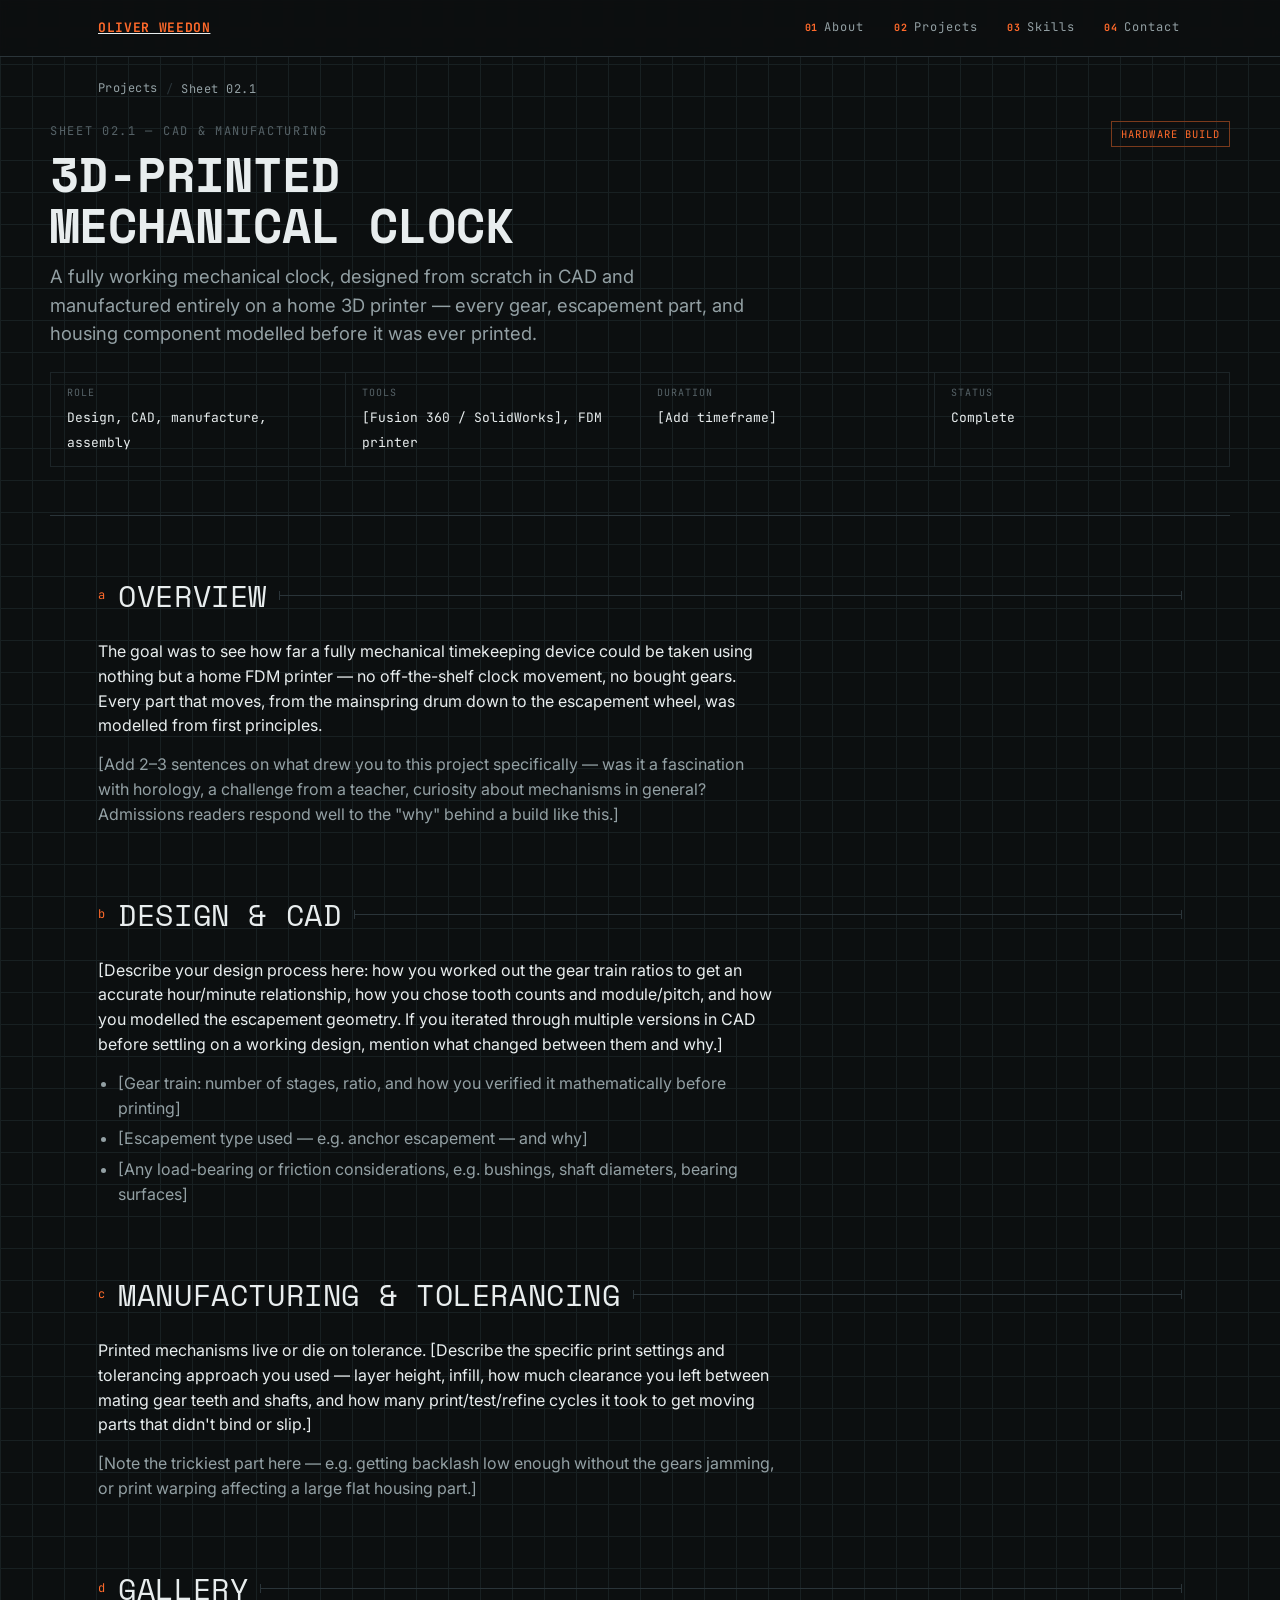
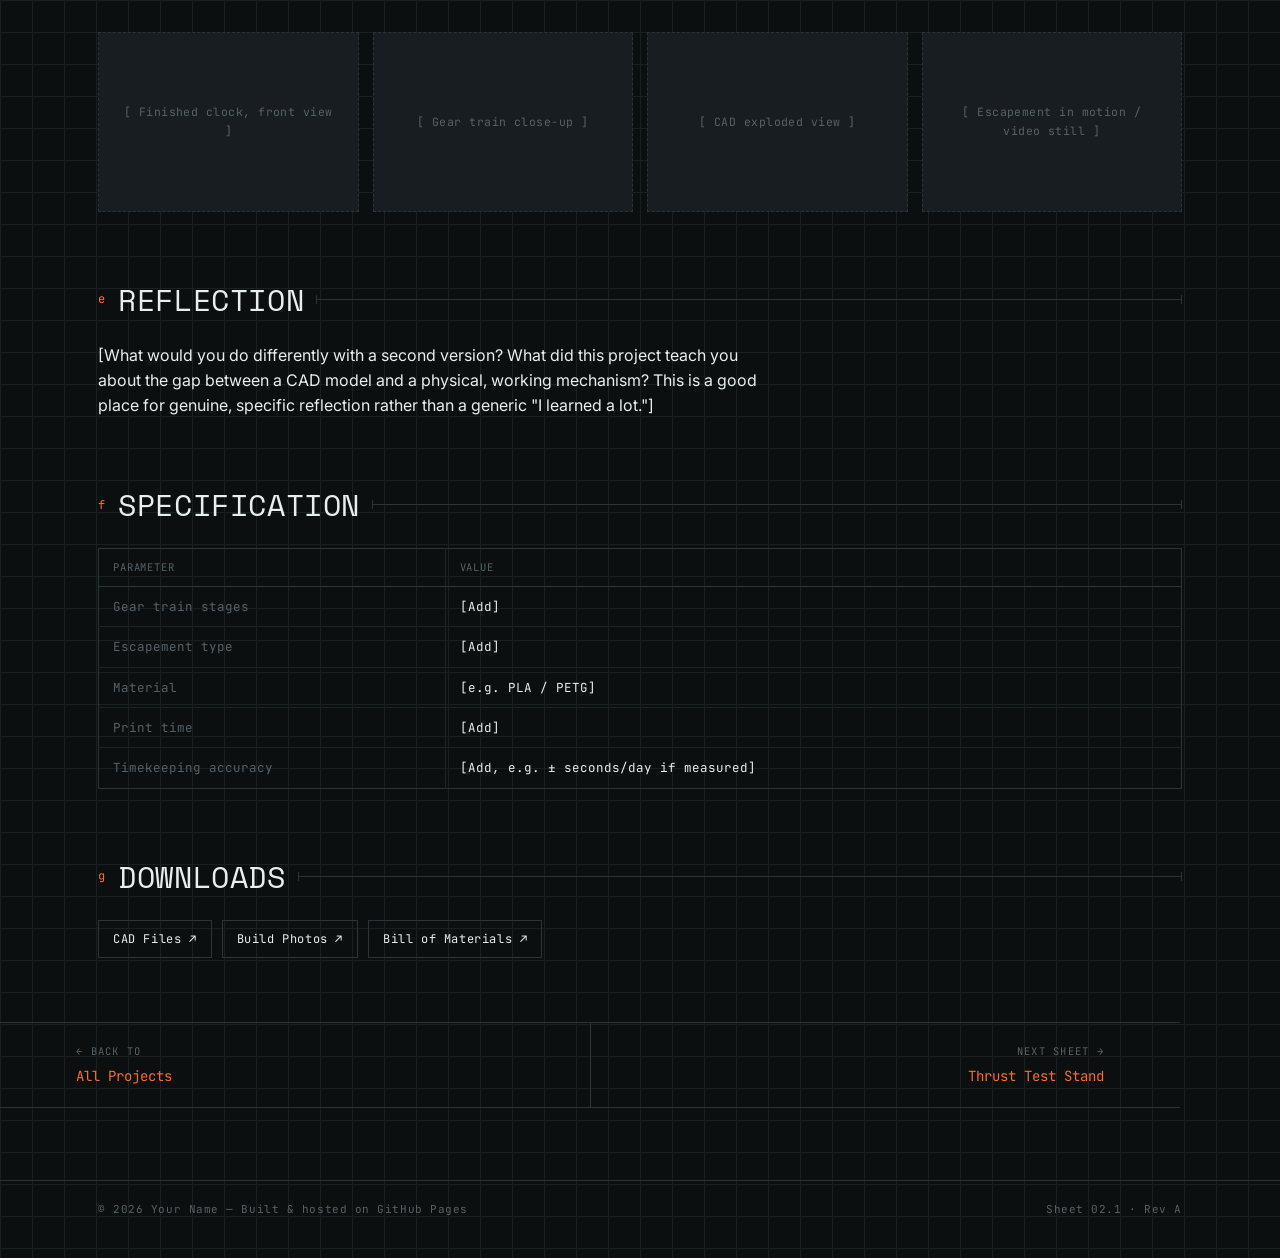
==== project-clock.html @ 2a148dfb "Add files via upload" ====
<!DOCTYPE html>
<html lang="en">
<head>
<meta charset="UTF-8">
<meta name="viewport" content="width=device-width, initial-scale=1.0">
<title>3D-Printed Mechanical Clock — Oliver Weedon</title>
<meta name="description" content="A fully working mechanical clock designed from scratch in CAD and manufactured entirely on a home 3D printer.">
<link rel="preconnect" href="https://fonts.googleapis.com">
<link href="https://fonts.googleapis.com/css2?family=Space+Mono:wght@400;700&family=JetBrains+Mono:wght@400;500&family=Inter:wght@400;500;600&display=swap" rel="stylesheet">
<link rel="stylesheet" href="style.css">
</head>
<body>

<nav class="ruler-nav">
  <div class="wrap">
    <a href="index.html#top" class="ruler-mark"><span>OLIVER WEEDON</span></a>
    <ul class="ruler-links">
      <li><a href="index.html#about"><small>01</small><span class="label">About</span></a></li>
      <li><a href="index.html#projects"><small>02</small><span class="label">Projects</span></a></li>
      <li><a href="index.html#skills"><small>03</small><span class="label">Skills</span></a></li>
      <li><a href="index.html#contact"><small>04</small><span class="label">Contact</span></a></li>
    </ul>
  </div>
</nav>

<main>
  <div class="wrap">
    <nav class="crumb" aria-label="Breadcrumb">
      <a href="index.html#projects">Projects</a><span class="sep">/</span><span class="current">Sheet 02.1</span>
    </nav>
  </div>

  <header class="wrap page-hero">
    <div class="page-hero-top">
      <div>
        <span class="eyebrow">Sheet 02.1 — CAD &amp; Manufacturing</span>
        <h1>3D-Printed Mechanical Clock</h1>
        <p class="tagline">A fully working mechanical clock, designed from scratch in CAD and manufactured entirely on a home 3D printer — every gear, escapement part, and housing component modelled before it was ever printed.</p>
      </div>
      <span class="sheet-tag build">Hardware Build</span>
    </div>
    <div class="page-meta-row">
      <div class="cell"><span class="k">Role</span><span class="v">Design, CAD, manufacture, assembly</span></div>
      <div class="cell"><span class="k">Tools</span><span class="v">[Fusion 360 / SolidWorks], FDM printer</span></div>
      <div class="cell"><span class="k">Duration</span><span class="v">[Add timeframe]</span></div>
      <div class="cell"><span class="k">Status</span><span class="v">Complete</span></div>
    </div>
  </header>

  <section class="wrap detail-section">
    <div class="dim-divider"><span class="num">a</span><span class="label">Overview</span><span class="line"></span></div>
    <div class="prose">
      <p>The goal was to see how far a fully mechanical timekeeping device could be taken using nothing but a home FDM printer — no off-the-shelf clock movement, no bought gears. Every part that moves, from the mainspring drum down to the escapement wheel, was modelled from first principles.</p>
      <p>[Add 2–3 sentences on what drew you to this project specifically — was it a fascination with horology, a challenge from a teacher, curiosity about mechanisms in general? Admissions readers respond well to the "why" behind a build like this.]</p>
    </div>
  </section>

  <section class="wrap detail-section">
    <div class="dim-divider"><span class="num">b</span><span class="label">Design &amp; CAD</span><span class="line"></span></div>
    <div class="prose">
      <p>[Describe your design process here: how you worked out the gear train ratios to get an accurate hour/minute relationship, how you chose tooth counts and module/pitch, and how you modelled the escapement geometry. If you iterated through multiple versions in CAD before settling on a working design, mention what changed between them and why.]</p>
      <ul>
        <li>[Gear train: number of stages, ratio, and how you verified it mathematically before printing]</li>
        <li>[Escapement type used — e.g. anchor escapement — and why]</li>
        <li>[Any load-bearing or friction considerations, e.g. bushings, shaft diameters, bearing surfaces]</li>
      </ul>
    </div>
  </section>

  <section class="wrap detail-section">
    <div class="dim-divider"><span class="num">c</span><span class="label">Manufacturing &amp; Tolerancing</span><span class="line"></span></div>
    <div class="prose">
      <p>Printed mechanisms live or die on tolerance. [Describe the specific print settings and tolerancing approach you used — layer height, infill, how much clearance you left between mating gear teeth and shafts, and how many print/test/refine cycles it took to get moving parts that didn't bind or slip.]</p>
      <p>[Note the trickiest part here — e.g. getting backlash low enough without the gears jamming, or print warping affecting a large flat housing part.]</p>
    </div>
  </section>

  <section class="wrap detail-section">
    <div class="dim-divider"><span class="num">d</span><span class="label">Gallery</span><span class="line"></span></div>
    <div class="gallery-grid">
      <div class="figure-placeholder"><span class="txt">[ Finished clock, front view ]</span></div>
      <div class="figure-placeholder"><span class="txt">[ Gear train close-up ]</span></div>
      <div class="figure-placeholder"><span class="txt">[ CAD exploded view ]</span></div>
      <div class="figure-placeholder"><span class="txt">[ Escapement in motion / video still ]</span></div>
    </div>
  </section>

  <section class="wrap detail-section">
    <div class="dim-divider"><span class="num">e</span><span class="label">Reflection</span><span class="line"></span></div>
    <div class="prose">
      <p>[What would you do differently with a second version? What did this project teach you about the gap between a CAD model and a physical, working mechanism? This is a good place for genuine, specific reflection rather than a generic "I learned a lot."]</p>
    </div>
  </section>

  <section class="wrap detail-section">
    <div class="dim-divider"><span class="num">f</span><span class="label">Specification</span><span class="line"></span></div>
    <table class="specs-table">
      <thead><tr><th>Parameter</th><th>Value</th></tr></thead>
      <tbody>
        <tr><td class="k">Gear train stages</td><td>[Add]</td></tr>
        <tr><td class="k">Escapement type</td><td>[Add]</td></tr>
        <tr><td class="k">Material</td><td>[e.g. PLA / PETG]</td></tr>
        <tr><td class="k">Print time</td><td>[Add]</td></tr>
        <tr><td class="k">Timekeeping accuracy</td><td>[Add, e.g. ± seconds/day if measured]</td></tr>
      </tbody>
    </table>
  </section>

  <section class="wrap detail-section">
    <div class="dim-divider"><span class="num">g</span><span class="label">Downloads</span><span class="line"></span></div>
    <div class="downloads-row">
      <a href="#">CAD Files ↗</a>
      <a href="#">Build Photos ↗</a>
      <a href="#">Bill of Materials ↗</a>
    </div>
  </section>

  <nav class="wrap project-pager" aria-label="Project navigation">
    <a href="index.html#projects" class="prev">
      <span class="dir">← Back to</span>
      <span class="title">All Projects</span>
    </a>
    <a href="project-thrust-stand.html" class="next">
      <span class="dir">Next sheet →</span>
      <span class="title">Thrust Test Stand</span>
    </a>
  </nav>
</main>

<footer>
  <div class="wrap">
    <span>© 2026 Your Name — Built &amp; hosted on GitHub Pages</span>
    <span>Sheet 02.1 · Rev A</span>
  </div>
</footer>

<script src="script.js"></script>
</body>
</html>
---- style.css ----
/* ==========================================================================
   TOKENS
   ========================================================================== */
:root {
  --bg:        #0c0f10;
  --bg-panel:  #12171a;
  --bg-raised: #171d20;
  --line:      #2a3439;
  --line-dim:  #1c2427;
  --grid:      #182022;

  --ink:       #e8edee;
  --ink-dim:   #93a0a4;
  --ink-faint: #566267;

  --orange:    #ff6a2b;   /* mechanical / hardware accent */
  --orange-dim:#7a3a1c;
  --cyan:      #57d9c4;   /* data / code accent */
  --cyan-dim:  #2c6b60;

  --font-display: 'Space Mono', 'JetBrains Mono', monospace;
  --font-body:    'Inter', -apple-system, BlinkMacSystemFont, sans-serif;
  --font-mono:    'JetBrains Mono', 'Space Mono', monospace;

  --sheet-margin: clamp(16px, 4vw, 48px);
}

* { box-sizing: border-box; }
html { scroll-behavior: smooth; }

@media (prefers-reduced-motion: reduce) {
  html { scroll-behavior: auto; }
  * { animation-duration: 0.001ms !important; animation-iteration-count: 1 !important; transition-duration: 0.001ms !important; }
}

body {
  margin: 0;
  background:
    linear-gradient(var(--grid) 1px, transparent 1px) 0 0 / 100% 32px,
    linear-gradient(90deg, var(--grid) 1px, transparent 1px) 0 0 / 32px 100%,
    var(--bg);
  color: var(--ink);
  font-family: var(--font-body);
  font-size: 16px;
  line-height: 1.55;
  -webkit-font-smoothing: antialiased;
}

a { color: inherit; }

::selection { background: var(--orange); color: #0c0f10; }

:focus-visible {
  outline: 2px solid var(--orange);
  outline-offset: 3px;
}

.wrap {
  max-width: 1180px;
  margin: 0 auto;
  padding: 0 var(--sheet-margin);
}

.eyebrow {
  font-family: var(--font-mono);
  font-size: 12px;
  letter-spacing: 0.14em;
  text-transform: uppercase;
  color: var(--ink-faint);
}

/* ==========================================================================
   RULER NAV
   ========================================================================== */
.ruler-nav {
  position: sticky;
  top: 0;
  z-index: 50;
  background: rgba(12, 15, 16, 0.92);
  backdrop-filter: blur(6px);
  border-bottom: 1px solid var(--line);
}

.ruler-nav .wrap {
  display: flex;
  align-items: center;
  justify-content: space-between;
  height: 56px;
}

.ruler-mark {
  font-family: var(--font-mono);
  font-size: 13px;
  letter-spacing: 0.05em;
  color: var(--ink);
  font-weight: 700;
}
.ruler-mark span { color: var(--orange); }

.ruler-links {
  display: flex;
  gap: clamp(10px, 2vw, 28px);
  list-style: none;
  margin: 0;
  padding: 0;
}

.ruler-links a {
  font-family: var(--font-mono);
  font-size: 12px;
  letter-spacing: 0.08em;
  text-decoration: none;
  color: var(--ink-dim);
  display: flex;
  gap: 6px;
  align-items: baseline;
  padding: 4px 2px;
  border-bottom: 1px solid transparent;
  transition: color 0.15s ease, border-color 0.15s ease;
}
.ruler-links a:hover,
.ruler-links a:focus-visible { color: var(--ink); border-color: var(--orange); }
.ruler-links a small { color: var(--orange); font-weight: 700; }

@media (max-width: 640px) {
  .ruler-links span.label { display: none; }
}

/* ==========================================================================
   HERO — TITLE BLOCK
   ========================================================================== */
.hero {
  padding: clamp(28px, 6vw, 64px) 0 clamp(24px, 5vw, 48px);
}

.title-block {
  border: 1px solid var(--line);
  background: var(--bg-panel);
  position: relative;
}

.title-block::before {
  content: "";
  position: absolute;
  inset: 6px;
  border: 1px solid var(--line-dim);
  pointer-events: none;
}

.tb-top {
  display: flex;
  justify-content: space-between;
  align-items: flex-start;
  gap: 24px;
  padding: clamp(20px, 4vw, 40px) clamp(20px, 4vw, 40px) 8px;
}

.tb-name {
  font-family: var(--font-display);
  font-weight: 700;
  font-size: clamp(2.1rem, 6vw, 4.2rem);
  line-height: 1.02;
  letter-spacing: -0.01em;
  text-transform: uppercase;
  margin: 6px 0 14px;
}
.tb-name .accent { color: var(--orange); }

.tb-tagline {
  font-size: clamp(1rem, 1.6vw, 1.15rem);
  color: var(--ink-dim);
  max-width: 46ch;
  margin: 0 0 4px;
}

.tb-status {
  font-family: var(--font-mono);
  font-size: 11px;
  letter-spacing: 0.1em;
  color: var(--cyan);
  border: 1px solid var(--cyan-dim);
  padding: 4px 10px;
  white-space: nowrap;
  text-transform: uppercase;
}

.tb-fields {
  display: grid;
  grid-template-columns: repeat(auto-fit, minmax(120px, 1fr));
  border-top: 1px solid var(--line);
}

.tb-field {
  padding: 12px clamp(20px, 4vw, 40px);
  border-right: 1px solid var(--line);
  border-top: 1px solid var(--line);
}
.tb-field:nth-last-child(-n+1) { border-right: none; }

.tb-field .k {
  display: block;
  font-family: var(--font-mono);
  font-size: 10px;
  letter-spacing: 0.12em;
  color: var(--ink-faint);
  text-transform: uppercase;
  margin-bottom: 4px;
}
.tb-field .v {
  font-family: var(--font-mono);
  font-size: 13px;
  color: var(--ink);
}

.hero-links {
  display: flex;
  gap: 12px;
  flex-wrap: wrap;
  margin-top: 18px;
}

.btn {
  font-family: var(--font-mono);
  font-size: 12px;
  letter-spacing: 0.08em;
  text-transform: uppercase;
  text-decoration: none;
  padding: 10px 16px;
  border: 1px solid var(--line);
  color: var(--ink);
  display: inline-flex;
  align-items: center;
  gap: 8px;
  transition: border-color 0.15s ease, color 0.15s ease, background 0.15s ease;
}
.btn:hover, .btn:focus-visible { border-color: var(--orange); color: var(--orange); }
.btn.primary { background: var(--orange); color: #0c0f10; border-color: var(--orange); font-weight: 700; }
.btn.primary:hover, .btn.primary:focus-visible { background: transparent; color: var(--orange); }

/* ==========================================================================
   DIMENSION-LINE SECTION DIVIDER
   ========================================================================== */
.dim-divider {
  display: flex;
  align-items: center;
  gap: 12px;
  margin: 0 0 clamp(24px, 4vw, 40px);
}
.dim-divider .num {
  font-family: var(--font-mono);
  font-size: 12px;
  color: var(--orange);
  letter-spacing: 0.1em;
}
.dim-divider .label {
  font-family: var(--font-display);
  font-size: clamp(1.3rem, 3vw, 1.9rem);
  text-transform: uppercase;
  letter-spacing: 0.02em;
  white-space: nowrap;
}
.dim-divider .line {
  flex: 1;
  height: 1px;
  background: var(--line);
  position: relative;
}
.dim-divider .line::before,
.dim-divider .line::after {
  content: "";
  position: absolute;
  top: -4px;
  width: 1px;
  height: 9px;
  background: var(--line);
}
.dim-divider .line::before { left: 0; }
.dim-divider .line::after { right: 0; }

section { padding: clamp(40px, 7vw, 88px) 0; }
section#about { padding-top: clamp(20px, 4vw, 40px); }

/* ==========================================================================
   ABOUT
   ========================================================================== */
.about-grid {
  display: grid;
  grid-template-columns: 1.4fr 1fr;
  gap: clamp(24px, 5vw, 56px);
  align-items: start;
}
@media (max-width: 760px) { .about-grid { grid-template-columns: 1fr; } }

.about-text p { color: var(--ink-dim); margin: 0 0 14px; max-width: 62ch; }
.about-text p:first-child { color: var(--ink); font-size: 1.05rem; }

.spec-list {
  border: 1px solid var(--line);
  background: var(--bg-panel);
}
.spec-list .row {
  display: flex;
  justify-content: space-between;
  gap: 12px;
  padding: 12px 16px;
  border-bottom: 1px solid var(--line-dim);
  font-family: var(--font-mono);
  font-size: 12.5px;
}
.spec-list .row:last-child { border-bottom: none; }
.spec-list .row .k { color: var(--ink-faint); letter-spacing: 0.04em; }
.spec-list .row .v { color: var(--ink); text-align: right; }

/* ==========================================================================
   PROJECT DATA SHEETS
   ========================================================================== */
.projects-list {
  display: flex;
  flex-direction: column;
  gap: clamp(20px, 3vw, 28px);
}

.sheet {
  border: 1px solid var(--line);
  background: var(--bg-panel);
  position: relative;
  overflow: hidden;
}

.sheet-corner {
  position: absolute;
  top: 0; right: 0;
  width: 0; height: 0;
  border-style: solid;
  border-width: 0 26px 26px 0;
  border-color: transparent var(--line-dim) transparent transparent;
  transition: border-color 0.2s ease;
}
.sheet:hover .sheet-corner,
.sheet:focus-within .sheet-corner { border-color: transparent var(--orange) transparent transparent; }

.sheet-head {
  display: flex;
  justify-content: space-between;
  align-items: flex-start;
  gap: 20px;
  padding: 22px 24px 16px;
  border-bottom: 1px solid var(--line);
  flex-wrap: wrap;
}

.sheet-head h3 {
  font-family: var(--font-display);
  text-transform: uppercase;
  font-size: clamp(1.15rem, 2.4vw, 1.5rem);
  margin: 0 0 6px;
  letter-spacing: 0.01em;
}

.sheet-tag {
  font-family: var(--font-mono);
  font-size: 10.5px;
  letter-spacing: 0.1em;
  text-transform: uppercase;
  padding: 4px 9px;
  border: 1px solid;
  white-space: nowrap;
  height: fit-content;
}
.sheet-tag.build   { color: var(--orange); border-color: var(--orange-dim); }
.sheet-tag.code    { color: var(--cyan); border-color: var(--cyan-dim); }
.sheet-tag.wip     { color: var(--ink-dim); border-color: var(--line); }

.sheet-body {
  padding: 20px 24px 24px;
  display: grid;
  grid-template-columns: 1fr;
  gap: 18px;
}

.sheet-body p { margin: 0; color: var(--ink-dim); max-width: 68ch; }
.sheet-body p strong { color: var(--ink); font-weight: 600; }

.sheet-meta {
  display: flex;
  flex-wrap: wrap;
  gap: 8px 22px;
  font-family: var(--font-mono);
  font-size: 11.5px;
  color: var(--ink-faint);
  letter-spacing: 0.03em;
}
.sheet-meta b { color: var(--ink-dim); font-weight: 400; }

.chip-row { display: flex; flex-wrap: wrap; gap: 8px; }
.chip {
  font-family: var(--font-mono);
  font-size: 11px;
  letter-spacing: 0.04em;
  color: var(--ink-dim);
  border: 1px solid var(--line);
  padding: 4px 9px;
}

.figure-placeholder {
  border: 1px dashed var(--line);
  background: var(--bg-raised);
  min-height: 160px;
  display: flex;
  align-items: center;
  justify-content: center;
  text-align: center;
  padding: 18px;
}
.figure-placeholder .txt {
  font-family: var(--font-mono);
  font-size: 11.5px;
  color: var(--ink-faint);
  letter-spacing: 0.04em;
  line-height: 1.6;
}

.sheet-links { display: flex; gap: 10px; flex-wrap: wrap; margin-top: 4px; }
.sheet-links a {
  font-family: var(--font-mono);
  font-size: 11.5px;
  letter-spacing: 0.05em;
  text-decoration: none;
  color: var(--ink);
  border-bottom: 1px solid var(--orange);
  padding-bottom: 1px;
}
.sheet-links a:hover, .sheet-links a:focus-visible { color: var(--orange); }

/* ==========================================================================
   MISC PROJECTS
   ========================================================================== */
.misc-grid {
  display: grid;
  grid-template-columns: repeat(auto-fill, minmax(230px, 1fr));
  gap: 14px;
}
.misc-card {
  border: 1px solid var(--line);
  background: var(--bg-panel);
  padding: 16px 18px;
  transition: border-color 0.15s ease;
}
.misc-card:hover, .misc-card:focus-within { border-color: var(--cyan-dim); }
.misc-card h4 {
  font-family: var(--font-mono);
  font-size: 13px;
  letter-spacing: 0.03em;
  margin: 0 0 8px;
  color: var(--ink);
}
.misc-card p {
  font-size: 13px;
  color: var(--ink-dim);
  margin: 0;
}

/* ==========================================================================
   SKILLS — BILL OF MATERIALS TABLE
   ========================================================================== */
.bom {
  width: 100%;
  border-collapse: collapse;
  border: 1px solid var(--line);
  font-family: var(--font-mono);
  font-size: 12.5px;
}
.bom caption {
  text-align: left;
  font-family: var(--font-mono);
  font-size: 10.5px;
  letter-spacing: 0.1em;
  color: var(--ink-faint);
  text-transform: uppercase;
  padding-bottom: 8px;
}
.bom th, .bom td {
  text-align: left;
  padding: 10px 14px;
  border-bottom: 1px solid var(--line-dim);
  border-right: 1px solid var(--line-dim);
}
.bom th:last-child, .bom td:last-child { border-right: none; }
.bom thead th {
  color: var(--ink-faint);
  letter-spacing: 0.08em;
  text-transform: uppercase;
  font-size: 10.5px;
  font-weight: 400;
  border-bottom: 1px solid var(--line);
}
.bom tbody tr:last-child td { border-bottom: none; }
.bom td.no { color: var(--ink-faint); }
.bom td.cat-build { color: var(--orange); }
.bom td.cat-code { color: var(--cyan); }
.bom-wrap { overflow-x: auto; border: 1px solid var(--line); }
.bom-wrap .bom { border: none; }

/* ==========================================================================
   CONTACT — SIGNATURE BLOCK
   ========================================================================== */
.signoff {
  border: 1px solid var(--line);
  background: var(--bg-panel);
  padding: clamp(24px, 5vw, 44px);
  display: grid;
  grid-template-columns: 1.2fr 1fr;
  gap: 32px;
}
@media (max-width: 700px) { .signoff { grid-template-columns: 1fr; } }

.signoff h3 {
  font-family: var(--font-display);
  text-transform: uppercase;
  font-size: clamp(1.3rem, 3vw, 1.8rem);
  margin: 0 0 10px;
}
.signoff p { color: var(--ink-dim); max-width: 50ch; margin: 0 0 18px; }

.signoff-fields { border-top: 1px solid var(--line); }
.signoff-fields .row {
  display: flex;
  justify-content: space-between;
  padding: 14px 0;
  border-bottom: 1px solid var(--line-dim);
  font-family: var(--font-mono);
  font-size: 12.5px;
}
.signoff-fields .row a { text-decoration: none; color: var(--ink); }
.signoff-fields .row a:hover, .signoff-fields .row a:focus-visible { color: var(--orange); }
.signoff-fields .row .k { color: var(--ink-faint); letter-spacing: 0.06em; }

footer {
  border-top: 1px solid var(--line);
  padding: 20px 0 40px;
}
footer .wrap {
  display: flex;
  justify-content: space-between;
  flex-wrap: wrap;
  gap: 10px;
  font-family: var(--font-mono);
  font-size: 11px;
  color: var(--ink-faint);
  letter-spacing: 0.05em;
}

/* ==========================================================================
   PROJECT DETAIL PAGES
   ========================================================================== */
.crumb {
  display: flex;
  align-items: center;
  gap: 8px;
  font-family: var(--font-mono);
  font-size: 12px;
  letter-spacing: 0.04em;
  color: var(--ink-faint);
  padding: 22px 0 0;
}
.crumb a {
  text-decoration: none;
  color: var(--ink-dim);
  border-bottom: 1px solid transparent;
  transition: color 0.15s ease, border-color 0.15s ease;
}
.crumb a:hover, .crumb a:focus-visible { color: var(--orange); border-color: var(--orange); }
.crumb .sep { color: var(--line); }
.crumb .current { color: var(--ink-dim); }

.page-hero {
  padding: 18px 0 clamp(28px, 5vw, 48px);
  border-bottom: 1px solid var(--line);
  margin-bottom: clamp(32px, 6vw, 56px);
}
.page-hero-top {
  display: flex;
  justify-content: space-between;
  align-items: flex-start;
  gap: 20px;
  flex-wrap: wrap;
}
.page-hero h1 {
  font-family: var(--font-display);
  text-transform: uppercase;
  font-size: clamp(1.8rem, 5vw, 3rem);
  line-height: 1.05;
  margin: 8px 0 12px;
  max-width: 20ch;
}
.page-hero .tagline {
  color: var(--ink-dim);
  font-size: clamp(1rem, 1.6vw, 1.15rem);
  max-width: 58ch;
  margin: 0;
}
.page-hero .sheet-tag { margin-top: 4px; }

.page-meta-row {
  display: grid;
  grid-template-columns: repeat(auto-fit, minmax(140px, 1fr));
  gap: 0;
  margin-top: 24px;
  border-top: 1px solid var(--line-dim);
  border-left: 1px solid var(--line-dim);
}
.page-meta-row .cell {
  padding: 12px 16px;
  border-right: 1px solid var(--line-dim);
  border-bottom: 1px solid var(--line-dim);
}
.page-meta-row .cell .k {
  display: block;
  font-family: var(--font-mono);
  font-size: 10px;
  letter-spacing: 0.1em;
  text-transform: uppercase;
  color: var(--ink-faint);
  margin-bottom: 4px;
}
.page-meta-row .cell .v {
  font-family: var(--font-mono);
  font-size: 13px;
  color: var(--ink);
}

.detail-section { margin-bottom: clamp(36px, 6vw, 64px); }
.detail-section .dim-divider { margin-bottom: 20px; }
.detail-section .prose { max-width: 68ch; }
.detail-section .prose p { color: var(--ink-dim); margin: 0 0 14px; }
.detail-section .prose p:first-child { color: var(--ink); }
.detail-section .prose ul { color: var(--ink-dim); padding-left: 20px; margin: 0 0 14px; }
.detail-section .prose li { margin-bottom: 6px; }

.gallery-grid {
  display: grid;
  grid-template-columns: repeat(auto-fit, minmax(220px, 1fr));
  gap: 14px;
}
.gallery-grid .figure-placeholder { min-height: 180px; margin: 0; }
.gallery-grid .figure-placeholder img { width: 100%; height: 100%; object-fit: cover; display: block; }

.specs-table {
  width: 100%;
  border-collapse: collapse;
  border: 1px solid var(--line);
  font-family: var(--font-mono);
  font-size: 12.5px;
}
.specs-table th, .specs-table td {
  text-align: left;
  padding: 10px 14px;
  border-bottom: 1px solid var(--line-dim);
  border-right: 1px solid var(--line-dim);
}
.specs-table th:last-child, .specs-table td:last-child { border-right: none; }
.specs-table thead th {
  color: var(--ink-faint);
  letter-spacing: 0.08em;
  text-transform: uppercase;
  font-size: 10.5px;
  font-weight: 400;
  border-bottom: 1px solid var(--line);
}
.specs-table tbody tr:last-child td { border-bottom: none; }
.specs-table td.k { color: var(--ink-faint); width: 32%; }

.downloads-row { display: flex; gap: 10px; flex-wrap: wrap; }
.downloads-row a {
  font-family: var(--font-mono);
  font-size: 12px;
  letter-spacing: 0.05em;
  text-decoration: none;
  color: var(--ink);
  border: 1px solid var(--line);
  padding: 9px 14px;
  transition: border-color 0.15s ease, color 0.15s ease;
}
.downloads-row a:hover, .downloads-row a:focus-visible { border-color: var(--orange); color: var(--orange); }

.project-pager {
  display: grid;
  grid-template-columns: 1fr 1fr;
  border-top: 1px solid var(--line);
  border-bottom: 1px solid var(--line);
  margin: clamp(20px, 4vw, 36px) 0 clamp(40px, 7vw, 72px);
}
.project-pager a {
  padding: 20px clamp(16px, 3vw, 28px);
  text-decoration: none;
  color: var(--ink);
  display: flex;
  flex-direction: column;
  gap: 6px;
  transition: background 0.15s ease;
}
.project-pager a:hover, .project-pager a:focus-visible { background: var(--bg-panel); }
.project-pager a.next { text-align: right; align-items: flex-end; border-left: 1px solid var(--line); }
.project-pager .dir {
  font-family: var(--font-mono);
  font-size: 10.5px;
  letter-spacing: 0.12em;
  text-transform: uppercase;
  color: var(--ink-faint);
}
.project-pager .title { font-family: var(--font-mono); font-size: 14px; color: var(--orange); }

@media (max-width: 600px) {
  .project-pager { grid-template-columns: 1fr; }
  .project-pager a.next { border-left: none; border-top: 1px solid var(--line); align-items: flex-start; text-align: left; }
}

/* ==========================================================================
   REVEAL ANIMATION
   ========================================================================== */
.reveal {
  opacity: 0;
  transform: translateY(14px);
  transition: opacity 0.5s ease, transform 0.5s ease;
}
.reveal.in { opacity: 1; transform: translateY(0); }
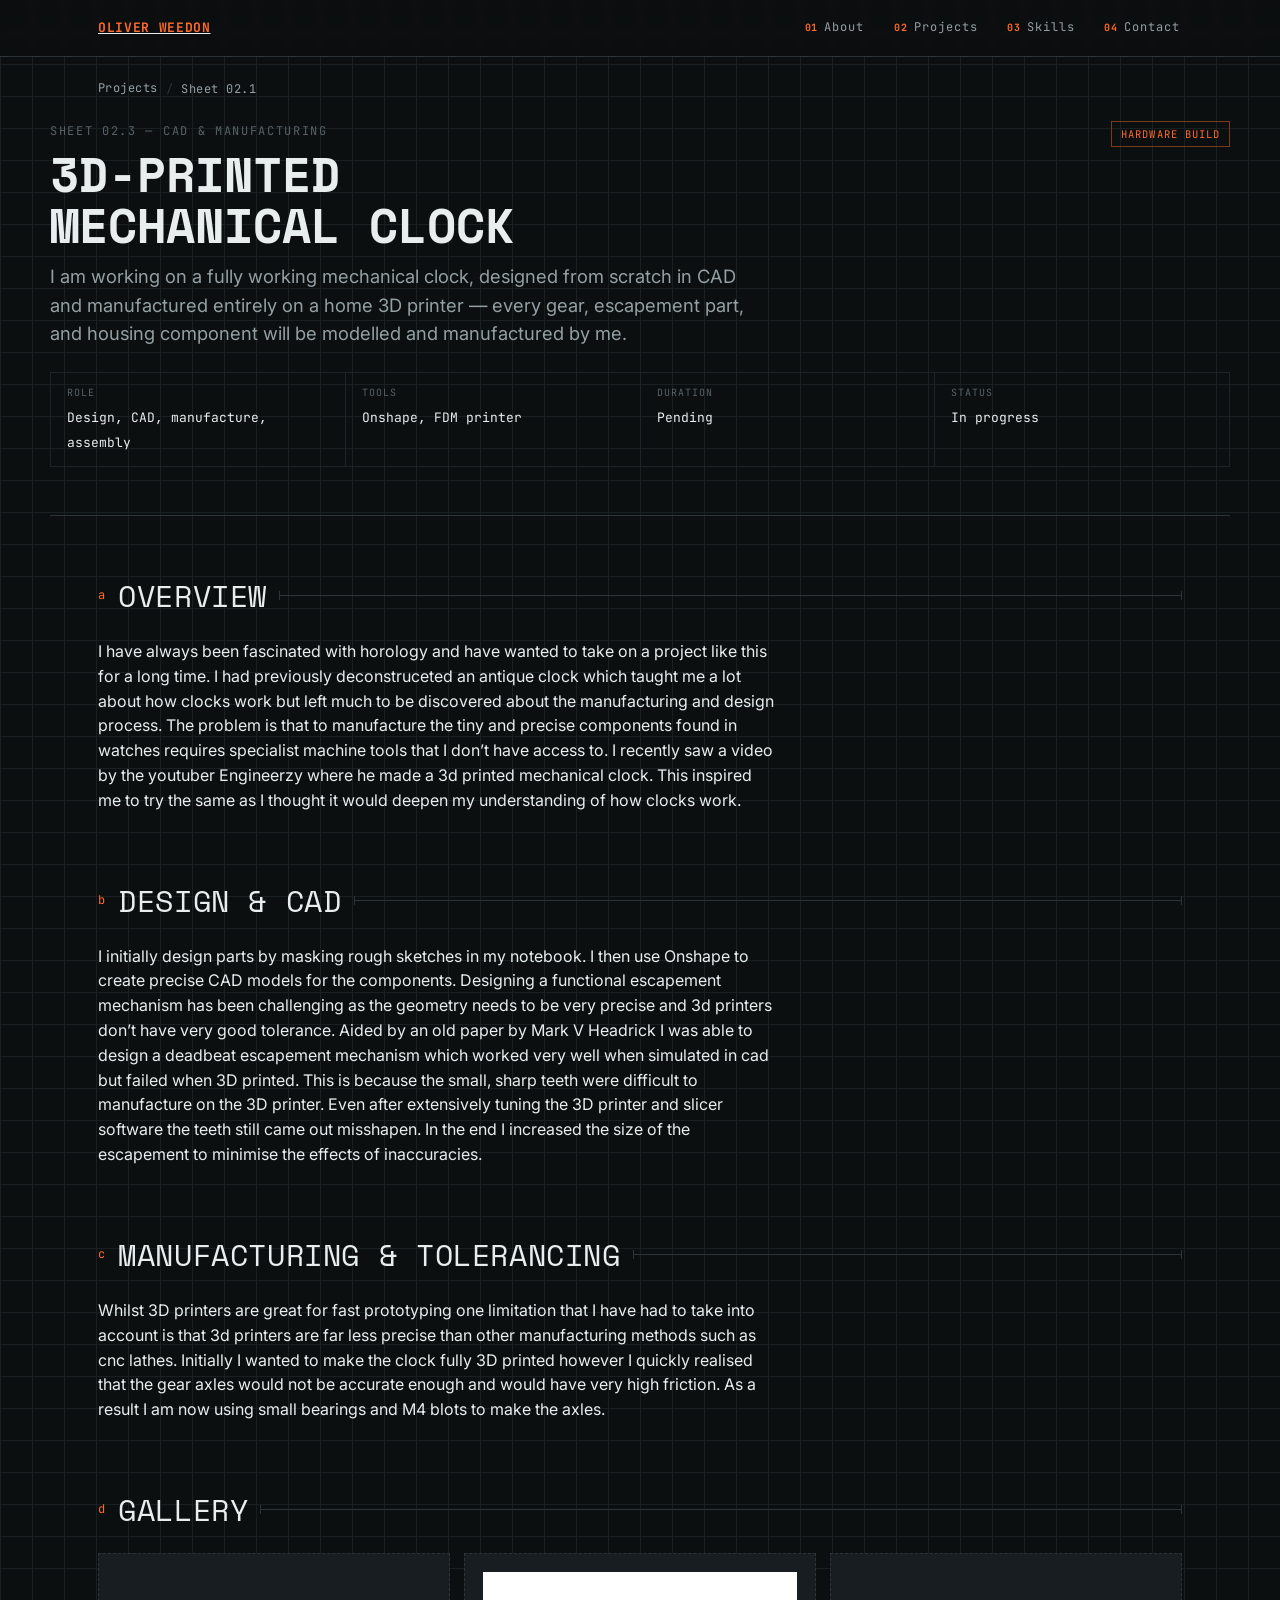
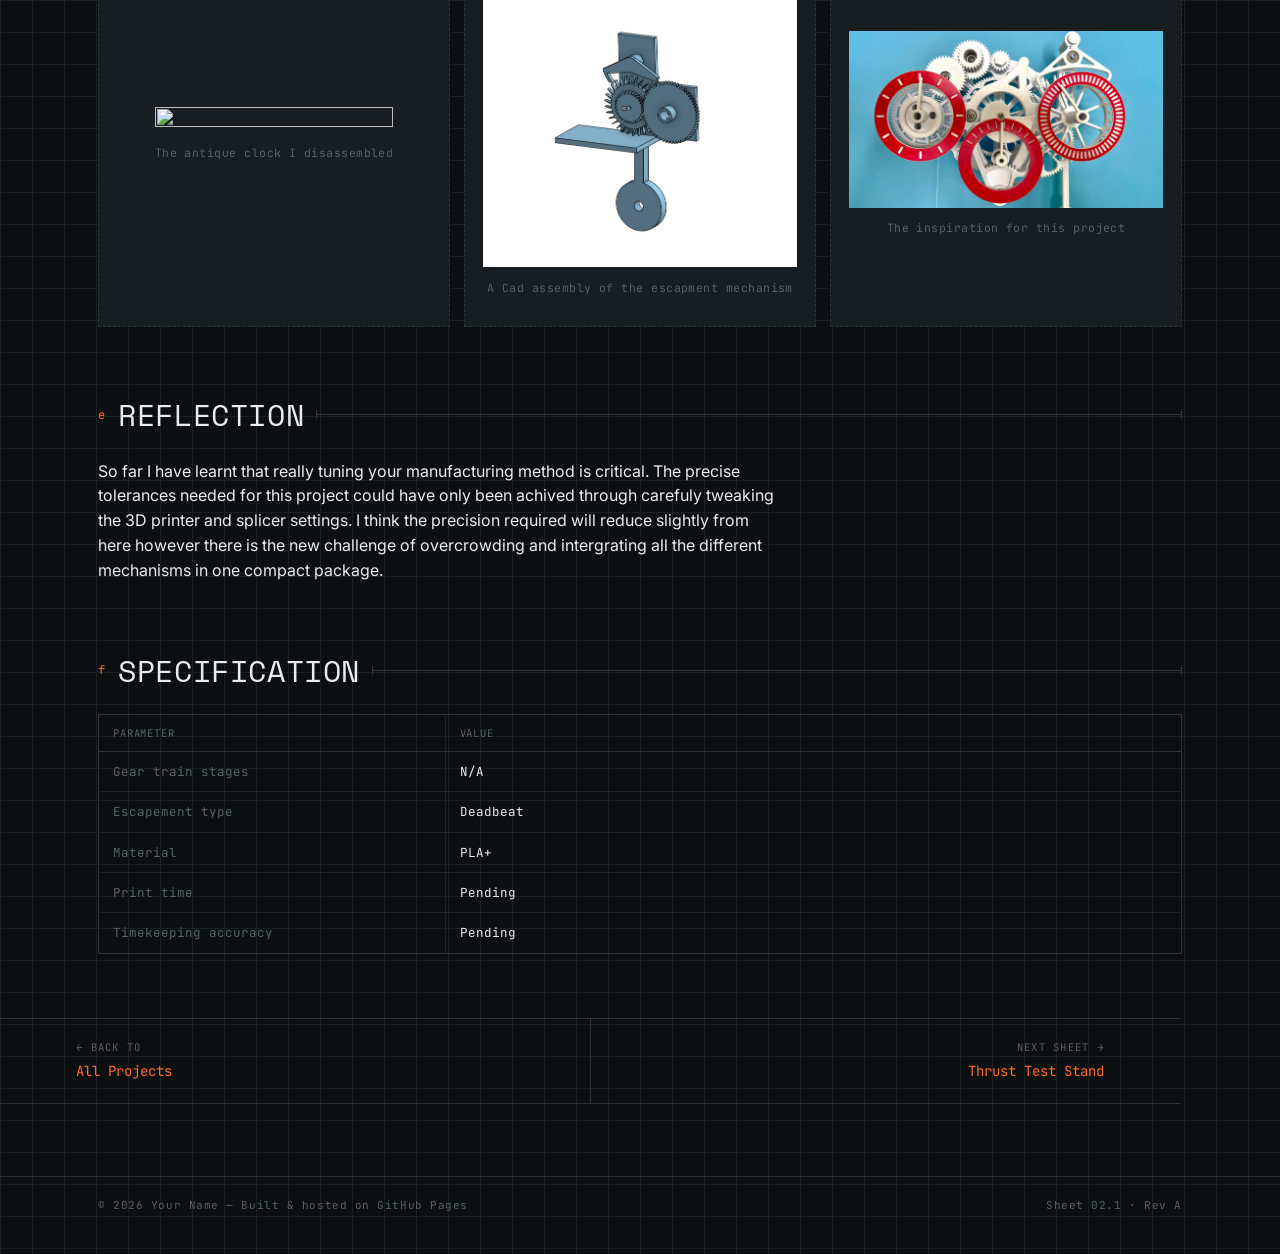
==== commit d182e4d5: "Add files via upload" ====
--- a/project-clock.html
+++ b/project-clock.html
@@ -33,62 +33,54 @@
   <header class="wrap page-hero">
     <div class="page-hero-top">
       <div>
-        <span class="eyebrow">Sheet 02.1 — CAD &amp; Manufacturing</span>
+        <span class="eyebrow">Sheet 02.3 — CAD &amp; Manufacturing</span>
         <h1>3D-Printed Mechanical Clock</h1>
-        <p class="tagline">A fully working mechanical clock, designed from scratch in CAD and manufactured entirely on a home 3D printer — every gear, escapement part, and housing component modelled before it was ever printed.</p>
+        <p class="tagline">I am working on a fully working mechanical clock, designed from scratch in CAD and manufactured entirely on a home 3D printer — every gear, escapement part, and housing component will be modelled and manufactured by me.</p>
       </div>
       <span class="sheet-tag build">Hardware Build</span>
     </div>
     <div class="page-meta-row">
       <div class="cell"><span class="k">Role</span><span class="v">Design, CAD, manufacture, assembly</span></div>
-      <div class="cell"><span class="k">Tools</span><span class="v">[Fusion 360 / SolidWorks], FDM printer</span></div>
-      <div class="cell"><span class="k">Duration</span><span class="v">[Add timeframe]</span></div>
-      <div class="cell"><span class="k">Status</span><span class="v">Complete</span></div>
+      <div class="cell"><span class="k">Tools</span><span class="v">Onshape, FDM printer</span></div>
+      <div class="cell"><span class="k">Duration</span><span class="v">Pending</span></div>
+      <div class="cell"><span class="k">Status</span><span class="v">In progress</span></div>
     </div>
   </header>
 
   <section class="wrap detail-section">
     <div class="dim-divider"><span class="num">a</span><span class="label">Overview</span><span class="line"></span></div>
     <div class="prose">
-      <p>The goal was to see how far a fully mechanical timekeeping device could be taken using nothing but a home FDM printer — no off-the-shelf clock movement, no bought gears. Every part that moves, from the mainspring drum down to the escapement wheel, was modelled from first principles.</p>
-      <p>[Add 2–3 sentences on what drew you to this project specifically — was it a fascination with horology, a challenge from a teacher, curiosity about mechanisms in general? Admissions readers respond well to the "why" behind a build like this.]</p>
+      <p>I have always been fascinated with horology and have wanted to take on a project like this for a long time. I had previously deconstruceted an antique clock which taught me a lot about how clocks work but left much to be discovered about the manufacturing and design process. The problem is that to manufacture the tiny and precise components found in watches requires specialist machine tools that I don’t have access to. I recently saw a video by the youtuber Engineerzy where he made a 3d printed mechanical clock. This inspired me to try the same as I thought it would deepen my understanding of how clocks work.</p>
     </div>
   </section>
 
   <section class="wrap detail-section">
     <div class="dim-divider"><span class="num">b</span><span class="label">Design &amp; CAD</span><span class="line"></span></div>
     <div class="prose">
-      <p>[Describe your design process here: how you worked out the gear train ratios to get an accurate hour/minute relationship, how you chose tooth counts and module/pitch, and how you modelled the escapement geometry. If you iterated through multiple versions in CAD before settling on a working design, mention what changed between them and why.]</p>
-      <ul>
-        <li>[Gear train: number of stages, ratio, and how you verified it mathematically before printing]</li>
-        <li>[Escapement type used — e.g. anchor escapement — and why]</li>
-        <li>[Any load-bearing or friction considerations, e.g. bushings, shaft diameters, bearing surfaces]</li>
-      </ul>
+        <p>I initially design parts by masking rough sketches in my notebook. I then use Onshape to create precise  CAD models for the components. Designing a functional escapement mechanism has been challenging as the geometry needs to be very precise and 3d printers don’t have very good tolerance. Aided by an old paper by Mark V Headrick I was able to design a deadbeat escapement mechanism which worked very well when simulated in cad but failed when 3D printed. This is because the small, sharp teeth were difficult to manufacture on the 3D printer. Even after extensively tuning the 3D printer and slicer software the teeth still came out misshapen. In the end I increased the size of the escapement to minimise the effects of inaccuracies.</p>
     </div>
   </section>
 
   <section class="wrap detail-section">
     <div class="dim-divider"><span class="num">c</span><span class="label">Manufacturing &amp; Tolerancing</span><span class="line"></span></div>
     <div class="prose">
-      <p>Printed mechanisms live or die on tolerance. [Describe the specific print settings and tolerancing approach you used — layer height, infill, how much clearance you left between mating gear teeth and shafts, and how many print/test/refine cycles it took to get moving parts that didn't bind or slip.]</p>
-      <p>[Note the trickiest part here — e.g. getting backlash low enough without the gears jamming, or print warping affecting a large flat housing part.]</p>
+      <p>Whilst 3D printers are great for fast prototyping one limitation that I have had to take into account is that 3d printers are far less precise than other manufacturing methods such as cnc lathes. Initially I wanted to make the clock fully 3D printed however I quickly realised that the gear axles would not be accurate enough and would have very high friction. As a result I am now using small bearings and M4 blots to make the axles. </p>
     </div>
   </section>
 
   <section class="wrap detail-section">
     <div class="dim-divider"><span class="num">d</span><span class="label">Gallery</span><span class="line"></span></div>
     <div class="gallery-grid">
-      <div class="figure-placeholder"><span class="txt">[ Finished clock, front view ]</span></div>
-      <div class="figure-placeholder"><span class="txt">[ Gear train close-up ]</span></div>
-      <div class="figure-placeholder"><span class="txt">[ CAD exploded view ]</span></div>
-      <div class="figure-placeholder"><span class="txt">[ Escapement in motion / video still ]</span></div>
+        <div class="figure-placeholder"><span class="txt"><img src="brass_clock.jpg" height="500"><p>The antique clock I disassembled</p></span></div>
+        <div class="figure-placeholder"><span class="txt"><img src="cad.jpg" height="500"><p>A Cad assembly of the escapment mechanism</p></span></div>
+        <div class="figure-placeholder"><span class="txt"><img src="insp.jpg" height="500"><p>The inspiration for this project</p></span></div>
     </div>
   </section>
 
   <section class="wrap detail-section">
     <div class="dim-divider"><span class="num">e</span><span class="label">Reflection</span><span class="line"></span></div>
     <div class="prose">
-      <p>[What would you do differently with a second version? What did this project teach you about the gap between a CAD model and a physical, working mechanism? This is a good place for genuine, specific reflection rather than a generic "I learned a lot."]</p>
+      <p>So far I have learnt that really tuning your manufacturing method is critical. The precise tolerances needed for this project could have only been achived through carefuly tweaking the 3D printer and splicer settings. I think the precision required will reduce slightly from here however there is the new challenge of overcrowding and intergrating all the different mechanisms in one compact package.</p>
     </div>
   </section>
 
@@ -97,23 +89,15 @@
     <table class="specs-table">
       <thead><tr><th>Parameter</th><th>Value</th></tr></thead>
       <tbody>
-        <tr><td class="k">Gear train stages</td><td>[Add]</td></tr>
-        <tr><td class="k">Escapement type</td><td>[Add]</td></tr>
-        <tr><td class="k">Material</td><td>[e.g. PLA / PETG]</td></tr>
-        <tr><td class="k">Print time</td><td>[Add]</td></tr>
-        <tr><td class="k">Timekeeping accuracy</td><td>[Add, e.g. ± seconds/day if measured]</td></tr>
+        <tr><td class="k">Gear train stages</td><td>N/A</td></tr>
+        <tr><td class="k">Escapement type</td><td>Deadbeat</td></tr>
+        <tr><td class="k">Material</td><td>PLA+</td></tr>
+        <tr><td class="k">Print time</td><td>Pending</td></tr>
+        <tr><td class="k">Timekeeping accuracy</td><td>Pending</td></tr>
       </tbody>
     </table>
   </section>
 
-  <section class="wrap detail-section">
-    <div class="dim-divider"><span class="num">g</span><span class="label">Downloads</span><span class="line"></span></div>
-    <div class="downloads-row">
-      <a href="#">CAD Files ↗</a>
-      <a href="#">Build Photos ↗</a>
-      <a href="#">Bill of Materials ↗</a>
-    </div>
-  </section>
 
   <nav class="wrap project-pager" aria-label="Project navigation">
     <a href="index.html#projects" class="prev">
